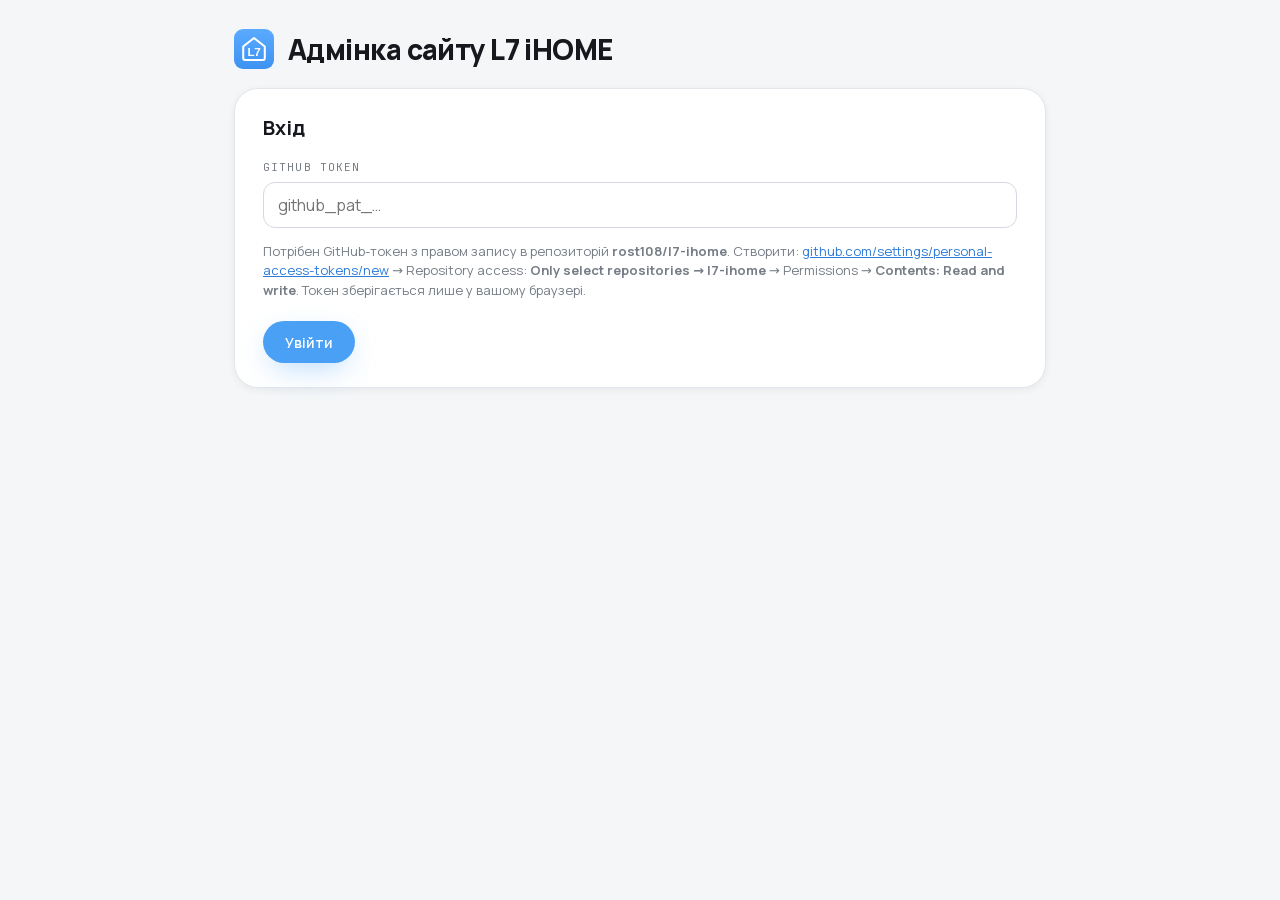
==== admin/index.html @ 7167a5b8 "Add admin panel: content.json-driven CMS editing via GitHub API Co-Authored-By: Claude Fable 5 <nore" ====
<!DOCTYPE html>
<html lang="uk">
<head>
  <meta charset="utf-8">
  <meta name="viewport" content="width=device-width, initial-scale=1">
  <title>L7 iHOME — Адмінка</title>
  <meta name="robots" content="noindex, nofollow">
  <link rel="icon" href="../assets/logo-mark.svg" type="image/svg+xml">
  <link rel="stylesheet" href="../styles.css">
  <style>
    body { background: var(--surface-sunken); padding-bottom: 120px; }
    .admin-wrap { max-width: 860px; margin: 0 auto; padding: 0 var(--gutter); }
    .admin-header { display: flex; align-items: center; gap: 14px; padding: 28px 0 18px; }
    .admin-header h1 { font-size: 28px; font-weight: var(--fw-extrabold); letter-spacing: var(--ls-tight); }
    .panel {
      background: var(--white); border: 1px solid var(--border-hairline);
      border-radius: var(--radius-xl); box-shadow: var(--shadow-sm);
      padding: 24px 28px; margin-bottom: 20px;
    }
    .panel h2 { font-size: 20px; font-weight: var(--fw-bold); margin-bottom: 16px; }
    .field { display: block; margin-bottom: 14px; }
    .field span { display: block; font-family: var(--font-mono); font-size: 11px; letter-spacing: 0.1em; text-transform: uppercase; color: var(--text-muted); margin-bottom: 6px; }
    .field input[type=text], .field input[type=password], .field textarea, .field select {
      width: 100%; font: inherit; color: var(--text-strong);
      padding: 10px 14px; border: 1px solid var(--border-default); border-radius: var(--radius-md);
      background: var(--white);
    }
    .field textarea { min-height: 72px; resize: vertical; }
    .field input:focus, .field textarea:focus, .field select:focus { outline: none; border-color: var(--azure-400); box-shadow: 0 0 0 3px var(--focus-ring); }
    .row2 { display: grid; grid-template-columns: 1fr 1fr; gap: 0 16px; }
    .row3 { display: grid; grid-template-columns: 1fr 1fr 1fr; gap: 0 16px; }
    .item {
      border: 1px solid var(--border-hairline); border-radius: var(--radius-lg);
      padding: 16px 18px 8px; margin-bottom: 14px; background: var(--surface-raised);
      position: relative;
    }
    .item .rm {
      position: absolute; top: 10px; right: 10px;
      border: none; background: none; cursor: pointer; color: var(--text-faint);
      font-size: 18px; line-height: 1; padding: 6px;
    }
    .item .rm:hover { color: var(--danger); }
    .mini-btn {
      display: inline-flex; align-items: center; gap: 6px; height: 36px; padding: 0 16px;
      border: 1px dashed var(--border-strong); border-radius: var(--radius-pill);
      background: none; cursor: pointer; font: inherit; font-size: 14px; color: var(--text-muted);
    }
    .mini-btn:hover { color: var(--text-strong); border-color: var(--text-strong); }
    .img-field { display: flex; align-items: center; gap: 14px; margin-bottom: 14px; }
    .img-field img { width: 96px; height: 64px; object-fit: cover; border-radius: var(--radius-md); border: 1px solid var(--border-hairline); background: var(--grey-100); }
    .img-field .meta { flex: 1; }
    .img-field .meta .path { font-family: var(--font-mono); font-size: 12px; color: var(--text-muted); word-break: break-all; }
    .savebar {
      position: fixed; left: 0; right: 0; bottom: 0; z-index: 50;
      background: rgba(255,255,255,0.92); backdrop-filter: blur(12px);
      border-top: 1px solid var(--border-hairline);
    }
    .savebar .inner { max-width: 860px; margin: 0 auto; padding: 14px var(--gutter); display: flex; align-items: center; gap: 16px; }
    #status { font-family: var(--font-mono); font-size: 13px; color: var(--text-muted); }
    #status.ok { color: var(--success); }
    #status.err { color: var(--danger); }
    .hint { font-size: 13px; color: var(--text-muted); line-height: 1.5; }
    .hint a { color: var(--azure-700); text-decoration: underline; }
    #app { display: none; }
  </style>
</head>
<body>
  <div class="admin-wrap">
    <div class="admin-header">
      <img src="../assets/logo-mark.svg" alt="" width="40" height="40">
      <h1>Адмінка сайту L7 iHOME</h1>
    </div>

    <!-- ===== AUTH ===== -->
    <div class="panel" id="authPanel">
      <h2>Вхід</h2>
      <label class="field"><span>GitHub token</span>
        <input type="password" id="token" placeholder="github_pat_…" autocomplete="off">
      </label>
      <p class="hint">
        Потрібен GitHub-токен з правом запису в репозиторій <b>rost108/l7-ihome</b>.
        Створити: <a href="https://github.com/settings/personal-access-tokens/new" target="_blank" rel="noopener">github.com/settings/personal-access-tokens/new</a>
        → Repository access: <b>Only select repositories → l7-ihome</b> → Permissions → <b>Contents: Read and write</b>.
        Токен зберігається лише у вашому браузері.
      </p>
      <button class="btn btn--primary btn--sm" id="loginBtn" style="margin-top:8px">Увійти</button>
    </div>

    <!-- ===== EDITOR ===== -->
    <div id="app">
      <div class="panel">
        <h2>Головний екран</h2>
        <label class="field"><span>Бейдж</span><input type="text" data-k="hero.badge"></label>
        <div class="row2">
          <label class="field"><span>Заголовок, рядок 1</span><input type="text" data-k="hero.title1"></label>
          <label class="field"><span>Заголовок, рядок 2 (блакитний)</span><input type="text" data-k="hero.title2"></label>
        </div>
        <label class="field"><span>Підзаголовок</span><textarea data-k="hero.lead"></textarea></label>
        <div class="row2">
          <label class="field"><span>Телефон</span><input type="text" data-k="hero.phone"></label>
          <label class="field"><span>Сайт</span><input type="text" data-k="hero.site"></label>
        </div>
        <div class="row2">
          <label class="field"><span>Код моделі на фото</span><input type="text" data-k="hero.imgCode"></label>
          <label class="field"><span>Тег на фото</span><input type="text" data-k="hero.imgTag"></label>
        </div>
        <div class="row2">
          <label class="field"><span>Виноска 1</span><input type="text" data-k="hero.callout1"></label>
          <label class="field"><span>Виноска 2</span><input type="text" data-k="hero.callout2"></label>
        </div>
        <div class="img-field">
          <img data-img-preview="hero.img" alt="">
          <div class="meta">
            <div class="path" data-img-path="hero.img"></div>
            <input type="file" accept="image/*" data-img-upload="hero.img">
          </div>
        </div>
      </div>

      <div class="panel">
        <h2>Модельний ряд</h2>
        <div class="row2">
          <label class="field"><span>Надзаголовок</span><input type="text" data-k="models.eyebrow"></label>
          <label class="field"><span>Заголовок</span><input type="text" data-k="models.title"></label>
        </div>
        <div id="modelsList"></div>
        <button class="mini-btn" id="addModel">+ Додати модель</button>
      </div>

      <div class="panel">
        <h2>Характеристики</h2>
        <div class="row2">
          <label class="field"><span>Надзаголовок</span><input type="text" data-k="spec.eyebrow"></label>
          <label class="field"><span>Назва моделі</span><input type="text" data-k="spec.title"></label>
        </div>
        <div class="row3">
          <label class="field"><span>Плитка 1 — підпис</span><input type="text" data-k="spec.stat1Label"></label>
          <label class="field"><span>Плитка 1 — значення</span><input type="text" data-k="spec.stat1Value"></label>
          <label class="field"><span>Плитка 1 — одиниця</span><input type="text" data-k="spec.stat1Unit"></label>
        </div>
        <div class="row2">
          <label class="field"><span>Плитка 2 — підпис</span><input type="text" data-k="spec.stat2Label"></label>
          <label class="field"><span>Плитка 2 — значення</span><input type="text" data-k="spec.stat2Value"></label>
        </div>
        <div class="row2">
          <label class="field"><span>Код моделі на фото</span><input type="text" data-k="spec.imgCode"></label>
          <label class="field"><span>Тег на фото</span><input type="text" data-k="spec.imgTag"></label>
        </div>
        <div class="row2">
          <label class="field"><span>Виноска 1</span><input type="text" data-k="spec.callout1"></label>
          <label class="field"><span>Виноска 2</span><input type="text" data-k="spec.callout2"></label>
        </div>
        <div class="img-field">
          <img data-img-preview="spec.img" alt="">
          <div class="meta">
            <div class="path" data-img-path="spec.img"></div>
            <input type="file" accept="image/*" data-img-upload="spec.img">
          </div>
        </div>
        <h2 style="margin-top:10px">Таблиця характеристик</h2>
        <div id="specRowsList"></div>
        <button class="mini-btn" id="addSpecRow">+ Додати рядок</button>
      </div>

      <div class="panel">
        <h2>Велике фото з цитатою</h2>
        <label class="field"><span>Надзаголовок</span><input type="text" data-k="statement.eyebrow"></label>
        <label class="field"><span>Текст</span><textarea data-k="statement.text"></textarea></label>
        <div class="img-field">
          <img data-img-preview="statement.img" alt="">
          <div class="meta">
            <div class="path" data-img-path="statement.img"></div>
            <input type="file" accept="image/*" data-img-upload="statement.img">
          </div>
        </div>
      </div>

      <div class="panel">
        <h2>Бізнес-вигода</h2>
        <div class="row2">
          <label class="field"><span>Надзаголовок</span><input type="text" data-k="business.eyebrow"></label>
          <label class="field"><span>Заголовок</span><input type="text" data-k="business.title"></label>
        </div>
        <div id="advList"></div>
        <button class="mini-btn" id="addAdv">+ Додати картку</button>
      </div>

      <div class="panel">
        <h2>Контакти</h2>
        <div class="row2">
          <label class="field"><span>Заголовок, частина 1</span><input type="text" data-k="contact.title1"></label>
          <label class="field"><span>Заголовок, частина 2 (блакитна)</span><input type="text" data-k="contact.title2"></label>
        </div>
        <div class="row2">
          <label class="field"><span>Телефон</span><input type="text" data-k="contact.phone"></label>
          <label class="field"><span>Сайт</span><input type="text" data-k="contact.site"></label>
        </div>
      </div>
    </div>
  </div>

  <div class="savebar" id="savebar" style="display:none">
    <div class="inner">
      <button class="btn btn--primary btn--sm" id="saveBtn">Опублікувати зміни</button>
      <span id="status"></span>
      <a href="../" target="_blank" rel="noopener" style="margin-left:auto; font-size:14px; color: var(--azure-700); text-decoration: underline;">Відкрити сайт ↗</a>
      <button class="mini-btn" id="logoutBtn" style="height:32px">Вийти</button>
    </div>
  </div>

<script>
(function () {
  var OWNER = "rost108", REPO = "l7-ihome", BRANCH = "main";
  var API = "https://api.github.com/repos/" + OWNER + "/" + REPO + "/contents/";
  var token = localStorage.getItem("l7_admin_token") || "";
  var content = null;
  var contentSha = null;

  var $ = function (s) { return document.querySelector(s); };
  var $$ = function (s) { return Array.prototype.slice.call(document.querySelectorAll(s)); };

  function setStatus(msg, cls) {
    var el = $("#status");
    el.textContent = msg || "";
    el.className = cls || "";
  }

  function headers() {
    return {
      "Authorization": "Bearer " + token,
      "Accept": "application/vnd.github+json",
      "X-GitHub-Api-Version": "2022-11-28"
    };
  }

  function b64encodeText(str) {
    return btoa(unescape(encodeURIComponent(str)));
  }
  function b64decodeText(b64) {
    return decodeURIComponent(escape(atob(b64.replace(/\n/g, ""))));
  }

  // ---- path helpers: "hero.badge" -> content.hero.badge ----
  function getPath(obj, path) {
    return path.split(".").reduce(function (o, k) { return o && o[k]; }, obj);
  }
  function setPath(obj, path, val) {
    var keys = path.split("."), last = keys.pop();
    var t = keys.reduce(function (o, k) { return o[k] = o[k] || {}; }, obj);
    t[last] = val;
  }

  // ---- render dynamic lists ----
  function modelItem(m, i) {
    return '<div class="item" data-i="' + i + '">' +
      '<button class="rm" title="Видалити" data-rm-model="' + i + '">×</button>' +
      '<div class="row3">' +
      '<label class="field"><span>Код</span><input type="text" data-mk="code" data-mi="' + i + '" value="' + escAttr(m.code) + '"></label>' +
      '<label class="field"><span>Тег (порожньо = без тега)</span><input type="text" data-mk="tag" data-mi="' + i + '" value="' + escAttr(m.tag) + '"></label>' +
      '<label class="field"><span>Назва</span><input type="text" data-mk="name" data-mi="' + i + '" value="' + escAttr(m.name) + '"></label>' +
      '</div>' +
      '<label class="field"><span>Опис (площа · гості)</span><input type="text" data-mk="meta" data-mi="' + i + '" value="' + escAttr(m.meta) + '"></label>' +
      '<div class="img-field">' +
      '<img src="../' + escAttr(m.img) + '" alt="">' +
      '<div class="meta"><div class="path">' + esc(m.img) + '</div>' +
      '<input type="file" accept="image/*" data-model-img="' + i + '"></div>' +
      '</div></div>';
  }
  function specRowItem(r, i) {
    return '<div class="item" data-i="' + i + '">' +
      '<button class="rm" title="Видалити" data-rm-row="' + i + '">×</button>' +
      '<div class="row3">' +
      '<label class="field"><span>Параметр</span><input type="text" data-rk="k" data-ri="' + i + '" value="' + escAttr(r.k) + '"></label>' +
      '<label class="field"><span>Значення</span><input type="text" data-rk="v" data-ri="' + i + '" value="' + escAttr(r.v) + '"></label>' +
      '<label class="field"><span>Одиниця</span><input type="text" data-rk="unit" data-ri="' + i + '" value="' + escAttr(r.unit) + '"></label>' +
      '</div></div>';
  }
  function advItem(b, i) {
    var icons = ["spark", "layers", "bolt", "building"];
    return '<div class="item" data-i="' + i + '">' +
      '<button class="rm" title="Видалити" data-rm-adv="' + i + '">×</button>' +
      '<div class="row2">' +
      '<label class="field"><span>Заголовок</span><input type="text" data-ak="title" data-ai="' + i + '" value="' + escAttr(b.title) + '"></label>' +
      '<label class="field"><span>Іконка</span><select data-ak="icon" data-ai="' + i + '">' +
      icons.map(function (ic) { return '<option value="' + ic + '"' + (b.icon === ic ? " selected" : "") + ">" + ic + "</option>"; }).join("") +
      '</select></label></div>' +
      '<label class="field"><span>Текст</span><textarea data-ak="text" data-ai="' + i + '">' + esc(b.text) + '</textarea></label>' +
      '</div>';
  }

  function esc(s) { return String(s == null ? "" : s).replace(/[&<>]/g, function (c) { return { "&": "&amp;", "<": "&lt;", ">": "&gt;" }[c]; }); }
  function escAttr(s) { return esc(s).replace(/"/g, "&quot;"); }

  function renderLists() {
    $("#modelsList").innerHTML = content.models.items.map(modelItem).join("");
    $("#specRowsList").innerHTML = content.spec.rows.map(specRowItem).join("");
    $("#advList").innerHTML = content.business.items.map(advItem).join("");
  }

  function renderForm() {
    $$("[data-k]").forEach(function (el) {
      var v = getPath(content, el.getAttribute("data-k"));
      el.value = v == null ? "" : v;
    });
    ["hero.img", "spec.img", "statement.img"].forEach(function (p) {
      var v = getPath(content, p);
      var prev = document.querySelector('[data-img-preview="' + p + '"]');
      var path = document.querySelector('[data-img-path="' + p + '"]');
      if (prev) prev.src = "../" + v;
      if (path) path.textContent = v;
    });
    renderLists();
  }

  // ---- collect form -> content ----
  function collect() {
    $$("[data-k]").forEach(function (el) {
      setPath(content, el.getAttribute("data-k"), el.value);
    });
    $$("[data-mk]").forEach(function (el) {
      content.models.items[+el.getAttribute("data-mi")][el.getAttribute("data-mk")] = el.value;
    });
    $$("[data-rk]").forEach(function (el) {
      content.spec.rows[+el.getAttribute("data-ri")][el.getAttribute("data-rk")] = el.value;
    });
    $$("[data-ak]").forEach(function (el) {
      content.business.items[+el.getAttribute("data-ai")][el.getAttribute("data-ak")] = el.value;
    });
  }

  // ---- GitHub API ----
  function ghGet(path) {
    return fetch(API + path + "?ref=" + BRANCH, { headers: headers() }).then(function (r) {
      if (!r.ok) throw new Error("GitHub: " + r.status);
      return r.json();
    });
  }
  function ghPut(path, base64data, sha, message) {
    var body = { message: message, content: base64data, branch: BRANCH };
    if (sha) body.sha = sha;
    return fetch(API + path, { method: "PUT", headers: headers(), body: JSON.stringify(body) })
      .then(function (r) {
        if (!r.ok) return r.json().then(function (j) { throw new Error("GitHub: " + r.status + " " + (j.message || "")); });
        return r.json();
      });
  }

  function loadContent() {
    setStatus("Завантаження…");
    return ghGet("content.json").then(function (j) {
      contentSha = j.sha;
      content = JSON.parse(b64decodeText(j.content));
      renderForm();
      setStatus("Готово до редагування", "ok");
    });
  }

  function save() {
    collect();
    setStatus("Публікація…");
    $("#saveBtn").disabled = true;
    var data = b64encodeText(JSON.stringify(content, null, 2) + "\n");
    ghPut("content.json", data, contentSha, "Оновлення контенту через адмінку")
      .then(function (j) {
        contentSha = j.content.sha;
        setStatus("Опубліковано ✓ Сайт оновиться за ~1 хвилину", "ok");
      })
      .catch(function (e) { setStatus("Помилка: " + e.message, "err"); })
      .then(function () { $("#saveBtn").disabled = false; });
  }

  // ---- image upload: write file to assets/, update path in content ----
  function uploadImage(file, done) {
    var name = "assets/" + Date.now() + "-" + file.name.toLowerCase().replace(/[^a-z0-9._-]+/g, "-");
    var reader = new FileReader();
    reader.onload = function () {
      var bytes = new Uint8Array(reader.result);
      var bin = "";
      for (var i = 0; i < bytes.length; i += 0x8000) {
        bin += String.fromCharCode.apply(null, bytes.subarray(i, i + 0x8000));
      }
      setStatus("Завантаження фото…");
      ghPut(name, btoa(bin), null, "Фото через адмінку: " + name)
        .then(function () { setStatus("Фото завантажено ✓ Натисніть «Опублікувати зміни»", "ok"); done(name); })
        .catch(function (e) { setStatus("Помилка фото: " + e.message, "err"); });
    };
    reader.readAsArrayBuffer(file);
  }

  // ---- events ----
  document.addEventListener("click", function (e) {
    var t = e.target;
    if (t.hasAttribute("data-rm-model")) { collect(); content.models.items.splice(+t.getAttribute("data-rm-model"), 1); renderLists(); }
    if (t.hasAttribute("data-rm-row")) { collect(); content.spec.rows.splice(+t.getAttribute("data-rm-row"), 1); renderLists(); }
    if (t.hasAttribute("data-rm-adv")) { collect(); content.business.items.splice(+t.getAttribute("data-rm-adv"), 1); renderLists(); }
  });
  document.addEventListener("change", function (e) {
    var t = e.target;
    if (t.hasAttribute("data-img-upload") && t.files[0]) {
      var key = t.getAttribute("data-img-upload");
      uploadImage(t.files[0], function (path) {
        setPath(content, key, path);
        renderForm();
      });
    }
    if (t.hasAttribute("data-model-img") && t.files[0]) {
      var i = +t.getAttribute("data-model-img");
      collect();
      uploadImage(t.files[0], function (path) {
        content.models.items[i].img = path;
        renderLists();
      });
    }
  });

  $("#addModel").addEventListener("click", function () {
    collect();
    content.models.items.push({ code: "L7-", tag: "", name: "Капсула ", meta: "", img: "assets/capsule-t8.jpg" });
    renderLists();
  });
  $("#addSpecRow").addEventListener("click", function () {
    collect();
    content.spec.rows.push({ k: "", v: "", unit: "" });
    renderLists();
  });
  $("#addAdv").addEventListener("click", function () {
    collect();
    content.business.items.push({ icon: "spark", title: "", text: "" });
    renderLists();
  });

  $("#saveBtn").addEventListener("click", save);
  $("#logoutBtn").addEventListener("click", function () {
    localStorage.removeItem("l7_admin_token");
    location.reload();
  });

  function start() {
    $("#authPanel").style.display = "none";
    $("#app").style.display = "block";
    $("#savebar").style.display = "block";
    loadContent().catch(function (e) {
      setStatus("Не вдалося завантажити: " + e.message, "err");
      $("#authPanel").style.display = "block";
      $("#app").style.display = "none";
      $("#savebar").style.display = "none";
      localStorage.removeItem("l7_admin_token");
    });
  }

  $("#loginBtn").addEventListener("click", function () {
    token = $("#token").value.trim();
    if (!token) return;
    localStorage.setItem("l7_admin_token", token);
    start();
  });
  $("#token").addEventListener("keydown", function (e) { if (e.key === "Enter") $("#loginBtn").click(); });

  if (token) start();
})();
</script>
</body>
</html>
---- styles.css ----
/* ============================================================
   L7 iHOME — marketing site stylesheet
   Implementation of the "L7 iHOME Design System" deck:
   studio monochrome palette + azure brand accent, Manrope
   display/UI, JetBrains Mono for specs & model codes,
   capsule radii, soft studio-float shadows.
   ============================================================ */

/* ============================================================
   FONTS (self-hosted, extracted from the design bundle)
   Manrope & JetBrains Mono are variable — one file per subset.
   ============================================================ */
@font-face { font-family: 'Manrope'; font-style: normal; font-weight: 200 800; font-display: swap; src: url("assets/fonts/manrope-cyrillic-ext.woff2") format('woff2'); unicode-range: U+0460-052F, U+1C80-1C8A, U+20B4, U+2DE0-2DFF, U+A640-A69F, U+FE2E-FE2F; }
@font-face { font-family: 'Manrope'; font-style: normal; font-weight: 200 800; font-display: swap; src: url("assets/fonts/manrope-cyrillic.woff2") format('woff2'); unicode-range: U+0301, U+0400-045F, U+0490-0491, U+04B0-04B1, U+2116; }
@font-face { font-family: 'Manrope'; font-style: normal; font-weight: 200 800; font-display: swap; src: url("assets/fonts/manrope-greek.woff2") format('woff2'); unicode-range: U+0370-0377, U+037A-037F, U+0384-038A, U+038C, U+038E-03A1, U+03A3-03FF; }
@font-face { font-family: 'Manrope'; font-style: normal; font-weight: 200 800; font-display: swap; src: url("assets/fonts/manrope-latin-ext.woff2") format('woff2'); unicode-range: U+0100-02BA, U+02BD-02C5, U+02C7-02CC, U+02CE-02D7, U+02DD-02FF, U+0304, U+0308, U+0329, U+1D00-1DBF, U+1E00-1E9F, U+1EF2-1EFF, U+2020, U+20A0-20AB, U+20AD-20C0, U+2113, U+2C60-2C7F, U+A720-A7FF; }
@font-face { font-family: 'Manrope'; font-style: normal; font-weight: 200 800; font-display: swap; src: url("assets/fonts/manrope-latin.woff2") format('woff2'); unicode-range: U+0000-00FF, U+0131, U+0152-0153, U+02BB-02BC, U+02C6, U+02DA, U+02DC, U+0304, U+0308, U+0329, U+2000-206F, U+20AC, U+2122, U+2191, U+2193, U+2212, U+2215, U+FEFF, U+FFFD; }

@font-face { font-family: 'JetBrains Mono'; font-style: normal; font-weight: 100 800; font-display: swap; src: url("assets/fonts/jbmono-cyrillic-ext.woff2") format('woff2'); unicode-range: U+0460-052F, U+1C80-1C8A, U+20B4, U+2DE0-2DFF, U+A640-A69F, U+FE2E-FE2F; }
@font-face { font-family: 'JetBrains Mono'; font-style: normal; font-weight: 100 800; font-display: swap; src: url("assets/fonts/jbmono-cyrillic.woff2") format('woff2'); unicode-range: U+0301, U+0400-045F, U+0490-0491, U+04B0-04B1, U+2116; }
@font-face { font-family: 'JetBrains Mono'; font-style: normal; font-weight: 100 800; font-display: swap; src: url("assets/fonts/jbmono-latin-ext.woff2") format('woff2'); unicode-range: U+0100-02BA, U+02BD-02C5, U+02C7-02CC, U+02CE-02D7, U+02DD-02FF, U+0304, U+0308, U+0329, U+1D00-1DBF, U+1E00-1E9F, U+1EF2-1EFF, U+2020, U+20A0-20AB, U+20AD-20C0, U+2113, U+2C60-2C7F, U+A720-A7FF; }
@font-face { font-family: 'JetBrains Mono'; font-style: normal; font-weight: 100 800; font-display: swap; src: url("assets/fonts/jbmono-latin.woff2") format('woff2'); unicode-range: U+0000-00FF, U+0131, U+0152-0153, U+02BB-02BC, U+02C6, U+02DA, U+02DC, U+0304, U+0308, U+0329, U+2000-206F, U+20AC, U+2122, U+2191, U+2193, U+2212, U+2215, U+FEFF, U+FFFD; }

/* ============================================================
   TOKENS — verbatim from the design system
   ============================================================ */
:root {
  /* Brand azure (the logo blue) */
  --azure-50:  #EAF3FE;
  --azure-100: #D2E6FD;
  --azure-200: #A9CFFB;
  --azure-300: #7FB6F8;
  --azure-400: #5BAAFF;
  --azure-500: #4AA0F5;
  --azure-600: #3D92F1;
  --azure-700: #2E7CD8;
  --azure-800: #2463AE;
  --azure-900: #1C2A44;

  /* Neutral / studio greys (cool) */
  --white:     #FFFFFF;
  --grey-25:   #FAFBFC;
  --grey-50:   #F4F6F8;
  --grey-100:  #ECEFF2;
  --grey-150:  #E2E6EB;
  --grey-200:  #D4D9DF;
  --grey-300:  #B9C0C8;
  --grey-400:  #9AA1AA;
  --grey-500:  #767D86;
  --grey-600:  #565C64;
  --grey-700:  #3A3E45;
  --grey-800:  #26292F;
  --grey-900:  #16181D;
  --grey-950:  #0E0F12;

  /* Smoked glass */
  --glass-tint:   rgba(22, 24, 29, 0.62);
  --glass-edge:   rgba(255, 255, 255, 0.22);

  /* Semantic aliases */
  --bg-studio:        linear-gradient(180deg, var(--grey-100) 0%, var(--grey-50) 52%, var(--white) 100%);
  --bg-page:          var(--white);
  --surface-card:     var(--white);
  --surface-sunken:   var(--grey-50);
  --surface-raised:   var(--grey-25);
  --surface-inverse:  var(--grey-900);
  --surface-glass:    var(--glass-tint);

  --text-strong:      var(--grey-900);
  --text-body:        var(--grey-700);
  --text-muted:       var(--grey-500);
  --text-faint:       var(--grey-400);
  --text-inverse:     var(--white);
  --text-brand:       var(--azure-600);

  --border-hairline:  var(--grey-150);
  --border-default:   var(--grey-200);
  --border-strong:    var(--grey-300);
  --border-ink:       var(--grey-900);

  --brand:            var(--azure-500);
  --brand-strong:     var(--azure-600);
  --brand-press:      var(--azure-700);
  --brand-tint:       var(--azure-50);
  --on-brand:         var(--white);

  --focus-ring:       rgba(74, 160, 245, 0.45);

  --success: #2E9E6B;
  --warning: #C98A1E;
  --danger:  #D2544A;

  /* Type */
  --font-sans:    'Manrope', -apple-system, 'Segoe UI', system-ui, sans-serif;
  --font-display: 'Manrope', -apple-system, 'Segoe UI', system-ui, sans-serif;
  --font-mono:    'JetBrains Mono', ui-monospace, 'SFMono-Regular', Menlo, monospace;

  --fw-regular:   400;
  --fw-medium:    500;
  --fw-semibold:  600;
  --fw-bold:      700;
  --fw-extrabold: 800;

  --fs-display:   72px;
  --fs-h1:        52px;
  --fs-h2:        40px;
  --fs-h3:        30px;
  --fs-h4:        24px;
  --fs-h5:        20px;
  --fs-body-lg:   18px;
  --fs-body:      16px;
  --fs-body-sm:   14px;
  --fs-caption:   13px;
  --fs-label:     12px;

  --lh-tight:     1.04;
  --lh-snug:      1.18;
  --lh-normal:    1.5;
  --lh-relaxed:   1.65;

  --ls-tight:     -0.02em;
  --ls-snug:      -0.01em;
  --ls-wide:      0.08em;
  --ls-wider:     0.16em;

  /* Spacing (8px grid) */
  --space-1:   4px;  --space-2:  8px;  --space-3:  12px; --space-4:  16px;
  --space-5:   20px; --space-6:  24px; --space-8:  32px; --space-10: 40px;
  --space-12:  48px; --space-16: 64px; --space-20: 80px; --space-24: 96px;
  --space-32:  128px;

  /* Radius (capsule geometry) */
  --radius-xs:   4px;
  --radius-sm:   8px;
  --radius-md:   12px;
  --radius-lg:   18px;
  --radius-xl:   24px;
  --radius-2xl:  32px;
  --radius-3xl:  44px;
  --radius-pill: 999px;

  /* Shadows (soft studio float) */
  --shadow-xs:  0 1px 2px rgba(22, 24, 29, 0.05);
  --shadow-sm:  0 2px 8px rgba(22, 24, 29, 0.06);
  --shadow-md:  0 8px 24px rgba(22, 24, 29, 0.08);
  --shadow-lg:  0 18px 48px rgba(22, 24, 29, 0.10);
  --shadow-xl:  0 32px 80px rgba(22, 24, 29, 0.14);
  --shadow-float: 0 40px 60px -28px rgba(22, 24, 29, 0.30);
  --shadow-ring:  inset 0 0 0 1px var(--border-hairline);
  --shadow-brand: 0 10px 30px -8px rgba(74, 160, 245, 0.45);

  --bw-hair: 1px;
  --bw-1:    1.5px;
  --bw-2:    2px;

  /* Motion */
  --ease-out:    cubic-bezier(0.22, 1, 0.36, 1);
  --ease-in-out: cubic-bezier(0.65, 0, 0.35, 1);
  --dur-fast:    140ms;
  --dur-base:    220ms;
  --dur-slow:    420ms;

  /* Layout */
  --container:      1200px;
  --container-wide: 1440px;
  --gutter:         24px;
}

/* ============================================================
   BASE
   ============================================================ */
*, *::before, *::after { box-sizing: border-box; }

html { scroll-behavior: smooth; }

body {
  margin: 0;
  font-family: var(--font-sans);
  font-size: var(--fs-body);
  line-height: var(--lh-normal);
  color: var(--text-body);
  background: var(--bg-page);
  -webkit-font-smoothing: antialiased;
  text-rendering: optimizeLegibility;
}

img { max-width: 100%; display: block; }
a { color: inherit; text-decoration: none; }

h1, h2, h3 { margin: 0; font-family: var(--font-display); color: var(--text-strong); }

.container { max-width: var(--container); margin: 0 auto; padding: 0 var(--gutter); }

:focus-visible { outline: none; box-shadow: 0 0 0 4px var(--focus-ring); border-radius: var(--radius-sm); }

/* ---- Type helpers ---- */
.eyebrow {
  font-family: var(--font-mono);
  font-weight: var(--fw-medium);
  font-size: var(--fs-label);
  letter-spacing: var(--ls-wider);
  text-transform: uppercase;
  color: var(--text-muted);
}
.on-ink .eyebrow, .eyebrow--inverse { color: rgba(255,255,255,0.62); }

.section-title {
  font-weight: var(--fw-extrabold);
  font-size: var(--fs-h1);
  line-height: var(--lh-tight);
  letter-spacing: var(--ls-tight);
  margin-top: var(--space-4);
}

.lead { font-size: var(--fs-body-lg); line-height: var(--lh-relaxed); color: var(--text-muted); }

/* ---- Wordmark ---- */
.wordmark { display: inline-flex; align-items: center; gap: 10px; line-height: 1; user-select: none; }
.wordmark img { width: 38px; height: 38px; }
.wordmark .word { font-weight: var(--fw-extrabold); font-size: 21px; letter-spacing: -0.01em; color: var(--azure-900); }
.wordmark.is-inverse .word { color: var(--white); }

/* ---- Buttons (pill) ---- */
.btn {
  display: inline-flex; align-items: center; justify-content: center; gap: 10px;
  height: 52px; padding: 0 28px;
  border: none; border-radius: var(--radius-pill); cursor: pointer;
  font-family: var(--font-sans); font-weight: var(--fw-semibold); font-size: var(--fs-body);
  transition: background var(--dur-base) var(--ease-out), transform var(--dur-fast) var(--ease-out), box-shadow var(--dur-base) var(--ease-out);
}
.btn--primary { background: var(--brand); color: var(--on-brand); box-shadow: var(--shadow-brand); }
.btn--primary:hover { background: var(--brand-strong); }
.btn--primary:active { background: var(--brand-press); transform: translateY(1px); }
.btn--ghost { border: var(--bw-1) solid var(--border-default); color: var(--text-strong); background: transparent; }
.btn--ghost:hover { border-color: var(--border-strong); background: var(--surface-sunken); }
.btn--ghost-light { border: var(--bw-1) solid rgba(255,255,255,0.4); color: var(--white); background: transparent; }
.btn--ghost-light:hover { border-color: rgba(255,255,255,0.7); background: rgba(255,255,255,0.06); }
.btn--sm { height: 42px; padding: 0 22px; font-size: var(--fs-body-sm); }

/* ---- Badges (pill) ---- */
.badge {
  display: inline-flex; align-items: center; height: 28px; padding: 0 12px;
  font-family: var(--font-mono); font-size: var(--fs-caption);
  letter-spacing: 0.04em; text-transform: uppercase;
  border-radius: var(--radius-pill); white-space: nowrap;
}
.badge--ink { background: var(--grey-900); color: var(--white); }
.badge--brand { background: var(--azure-50); color: var(--azure-700); }
.badge--outline { border: var(--bw-hair) solid var(--border-default); color: var(--text-strong); }

/* ---- Callout pill (azure annotation) ---- */
.callout {
  display: inline-flex; align-items: center; height: 34px; padding: 0 16px;
  font-family: var(--font-mono); font-size: var(--fs-caption); letter-spacing: 0.03em;
  color: var(--white); background: var(--azure-500);
  border-radius: var(--radius-pill); box-shadow: var(--shadow-brand); white-space: nowrap;
}

/* ---- Spec rows ---- */
.spec-row {
  display: flex; align-items: baseline; justify-content: space-between; gap: var(--space-5);
  padding: 13px 0; border-bottom: var(--bw-hair) solid var(--border-hairline);
}
.spec-row:last-child { border-bottom: none; }
.spec-row .k { font-family: var(--font-mono); font-size: var(--fs-body-sm); letter-spacing: 0.06em; text-transform: uppercase; color: var(--text-muted); }
.spec-row .v { font-family: var(--font-mono); font-size: var(--fs-body); font-weight: var(--fw-medium); color: var(--text-strong); font-variant-numeric: tabular-nums; text-align: right; }
.spec-row .v small { color: var(--text-muted); margin-left: 3px; font-size: 0.85em; }

/* ============================================================
   HEADER
   ============================================================ */
.site-header {
  position: sticky; top: 0; z-index: 100;
  background: rgba(255,255,255,0.85);
  backdrop-filter: blur(14px);
  -webkit-backdrop-filter: blur(14px);
  border-bottom: var(--bw-hair) solid var(--border-hairline);
}
.site-header .container { display: flex; align-items: center; gap: var(--space-8); height: 72px; }
.mainnav { display: flex; gap: var(--space-6); margin-left: auto; }
.mainnav a {
  font-weight: var(--fw-medium); font-size: var(--fs-body-sm); color: var(--text-muted);
  transition: color var(--dur-fast) var(--ease-out);
}
.mainnav a:hover { color: var(--text-strong); }
.nav-phone { font-family: var(--font-mono); font-size: var(--fs-body-sm); letter-spacing: 0.04em; color: var(--text-strong); }
.nav-toggle { display: none; background: none; border: none; cursor: pointer; color: var(--text-strong); padding: 8px; }
.nav-toggle svg { display: block; }

/* ============================================================
   HERO  (deck slide 01 — Title, studio backdrop)
   ============================================================ */
.hero { background: var(--bg-studio); overflow: hidden; }
.hero .container {
  display: grid; grid-template-columns: 1.05fr 1fr; gap: var(--space-12);
  align-items: center; padding-top: var(--space-20); padding-bottom: var(--space-20);
}
.hero h1 {
  font-weight: var(--fw-extrabold);
  font-size: clamp(44px, 6vw, var(--fs-display));
  line-height: var(--lh-tight); letter-spacing: var(--ls-tight);
  margin-top: var(--space-6);
}
.hero h1 .accent { color: var(--azure-500); }
.hero .lead { margin: var(--space-6) 0 0; max-width: 520px; }
.hero-cta { display: flex; flex-wrap: wrap; gap: var(--space-4); margin-top: var(--space-10); }
.hero-contacts {
  display: flex; gap: var(--space-5); align-items: center; margin-top: var(--space-12);
  font-family: var(--font-mono); font-size: var(--fs-body); letter-spacing: 0.04em; color: var(--text-body);
}
.hero-contacts .dot { color: var(--border-strong); }

.hero-visual { position: relative; padding: var(--space-6) 0; }
.hero-visual img { width: 100%; object-fit: contain; filter: drop-shadow(var(--shadow-float)); }
.hero-visual .badges { position: absolute; top: 0; left: 0; display: flex; gap: var(--space-2); }
.hero-visual .callout--glass { position: absolute; left: 4%; bottom: 6%; }
.hero-visual .callout--alloy { position: absolute; right: 0; top: 18%; }

/* ============================================================
   LINEUP  (deck slide 02 — Модельний ряд)
   ============================================================ */
.section-pad { padding: var(--space-24) 0; }

.lineup-grid { margin-top: var(--space-12); display: grid; grid-template-columns: repeat(3, 1fr); gap: var(--space-8); }
.model-card {
  border: var(--bw-hair) solid var(--border-hairline);
  border-radius: var(--radius-2xl); overflow: hidden;
  background: var(--surface-card); box-shadow: var(--shadow-sm);
  transition: box-shadow var(--dur-base) var(--ease-out), transform var(--dur-base) var(--ease-out);
}
.model-card:hover { box-shadow: var(--shadow-lg); transform: translateY(-4px); }
.model-figure {
  position: relative; background: var(--bg-studio); height: 260px;
  display: flex; align-items: center; justify-content: center; padding: var(--space-5);
}
.model-figure .badges { position: absolute; top: 16px; left: 16px; display: flex; gap: var(--space-2); }
.model-figure img { width: 100%; height: 100%; object-fit: contain; filter: drop-shadow(var(--shadow-float)); }
.model-body { padding: var(--space-5) var(--space-6) var(--space-6); }
.model-body .name { font-weight: var(--fw-bold); font-size: 22px; color: var(--text-strong); }
.model-body .meta { margin-top: 6px; font-family: var(--font-mono); font-size: 15px; color: var(--text-muted); }

/* ============================================================
   SPEC  (deck slide 03 — Характеристики T8)
   ============================================================ */
.spec-section { background: var(--surface-card); }
.spec-section .container { display: grid; grid-template-columns: 1.15fr 1fr; gap: var(--space-16); align-items: stretch; }
.spec-visual {
  position: relative; background: var(--bg-studio);
  border: var(--bw-hair) solid var(--border-hairline); border-radius: var(--radius-2xl);
  display: flex; align-items: center; justify-content: center; padding: var(--space-10);
  min-height: 460px;
}
.spec-visual .badges { position: absolute; top: 22px; left: 22px; display: flex; gap: var(--space-2); }
.spec-visual img { width: 100%; object-fit: contain; filter: drop-shadow(var(--shadow-float)); }
.spec-visual .callout--glass { position: absolute; left: 30px; bottom: 28px; }
.spec-visual .callout--alloy { position: absolute; right: 30px; top: 96px; }
.spec-facts h2 { font-weight: var(--fw-extrabold); font-size: 46px; letter-spacing: var(--ls-tight); line-height: var(--lh-tight); margin-top: var(--space-3); }
.stat-tiles { display: flex; gap: var(--space-4); margin: var(--space-5) 0 var(--space-2); }
.stat-tile {
  flex: 1; background: var(--surface-sunken);
  border: var(--bw-hair) solid var(--border-hairline); border-radius: var(--radius-xl);
  padding: var(--space-4) 18px;
}
.stat-tile .eyebrow { display: block; margin-bottom: 6px; }
.stat-tile .val { font-weight: var(--fw-extrabold); font-size: var(--fs-h3); letter-spacing: var(--ls-tight); color: var(--text-strong); }
.stat-tile .val small { font-size: 18px; color: var(--text-muted); font-weight: var(--fw-bold); }

/* ============================================================
   STATEMENT  (deck slide 04 — full-bleed photo, ink overlay)
   ============================================================ */
.statement { position: relative; min-height: 620px; display: flex; color: var(--white); overflow: hidden; }
.statement > img { position: absolute; inset: 0; width: 100%; height: 100%; object-fit: cover; }
.statement::after {
  content: ""; position: absolute; inset: 0;
  background: linear-gradient(180deg, rgba(14,15,18,0.30) 0%, rgba(14,15,18,0.20) 40%, rgba(14,15,18,0.82) 100%);
}
.statement .container {
  position: relative; z-index: 1; display: flex; flex-direction: column; justify-content: flex-end;
  padding-top: var(--space-24); padding-bottom: var(--space-20); width: 100%;
}
.statement h2 {
  font-weight: var(--fw-extrabold); font-size: clamp(34px, 4.5vw, 58px);
  line-height: 1.1; letter-spacing: var(--ls-tight); color: var(--white);
  margin-top: var(--space-5); max-width: 920px;
}

/* ============================================================
   BUSINESS  (deck slide 05 — Бізнес-вигода, sunken bg)
   ============================================================ */
.business { background: var(--surface-sunken); }
.adv-grid { margin-top: var(--space-10); display: grid; grid-template-columns: 1fr 1fr; gap: var(--space-6); }
.adv {
  background: var(--white); border: var(--bw-hair) solid var(--border-hairline);
  border-radius: var(--radius-2xl); box-shadow: var(--shadow-sm);
  padding: 28px 30px; display: flex; gap: var(--space-5); align-items: flex-start;
}
.adv .ic {
  width: 54px; height: 54px; flex: none; border-radius: var(--radius-lg);
  background: var(--brand-tint); color: var(--brand-strong);
  display: flex; align-items: center; justify-content: center;
}
.adv h3 { margin: 4px 0 8px; font-weight: var(--fw-bold); font-size: 21px; }
.adv p { margin: 0; font-size: 15.5px; line-height: 1.55; color: var(--text-muted); }

/* ============================================================
   CONTACT  (deck slide 06 — ink CTA)
   ============================================================ */
.contact { background: var(--grey-950); color: var(--white); }
.contact .container { padding-top: var(--space-24); padding-bottom: var(--space-24); }
.contact h2 {
  font-weight: var(--fw-extrabold); font-size: clamp(36px, 4.5vw, 58px);
  line-height: 1.08; letter-spacing: var(--ls-tight); color: var(--white);
  margin-top: var(--space-6); max-width: 1000px;
}
.contact h2 .accent { color: var(--azure-400); }
.contact-cta { display: flex; flex-wrap: wrap; gap: 18px; margin-top: var(--space-12); }
.contact-details { display: flex; flex-wrap: wrap; gap: 56px; align-items: baseline; margin-top: var(--space-20); font-family: var(--font-mono); letter-spacing: 0.04em; }
.contact-details .big { font-size: 26px; color: var(--white); margin-top: var(--space-2); }

/* ============================================================
   FOOTER
   ============================================================ */
.site-footer { background: var(--grey-950); color: var(--text-faint); border-top: var(--bw-hair) solid rgba(255,255,255,0.08); }
.site-footer .container {
  display: flex; flex-wrap: wrap; align-items: center; justify-content: space-between; gap: var(--space-4);
  padding-top: var(--space-8); padding-bottom: var(--space-8);
  font-family: var(--font-mono); font-size: var(--fs-caption); letter-spacing: 0.04em;
}

/* ============================================================
   RESPONSIVE
   ============================================================ */
@media (max-width: 1024px) {
  .hero .container { grid-template-columns: 1fr; }
  .hero-visual { order: -1; max-width: 560px; }
  .lineup-grid { grid-template-columns: 1fr 1fr; }
  .spec-section .container { grid-template-columns: 1fr; }
  .spec-visual { min-height: 380px; }
}

@media (max-width: 720px) {
  .section-title { font-size: 36px; }
  .section-pad { padding: var(--space-16) 0; }
  .lineup-grid, .adv-grid { grid-template-columns: 1fr; }
  .stat-tiles { flex-direction: column; }
  .contact-details { gap: var(--space-8); }
  .hero-contacts { flex-direction: column; align-items: flex-start; gap: var(--space-2); }
  .hero-contacts .dot { display: none; }

  .mainnav, .nav-phone { display: none; }
  .nav-toggle { display: block; margin-left: auto; }
  .site-header.open .mainnav {
    display: flex; flex-direction: column; gap: var(--space-4);
    position: absolute; top: 72px; left: 0; right: 0;
    background: var(--white); border-bottom: var(--bw-hair) solid var(--border-hairline);
    padding: var(--space-5) var(--gutter);
  }
}

@media (prefers-reduced-motion: reduce) {
  html { scroll-behavior: auto; }
  *, *::before, *::after { transition: none !important; }
}
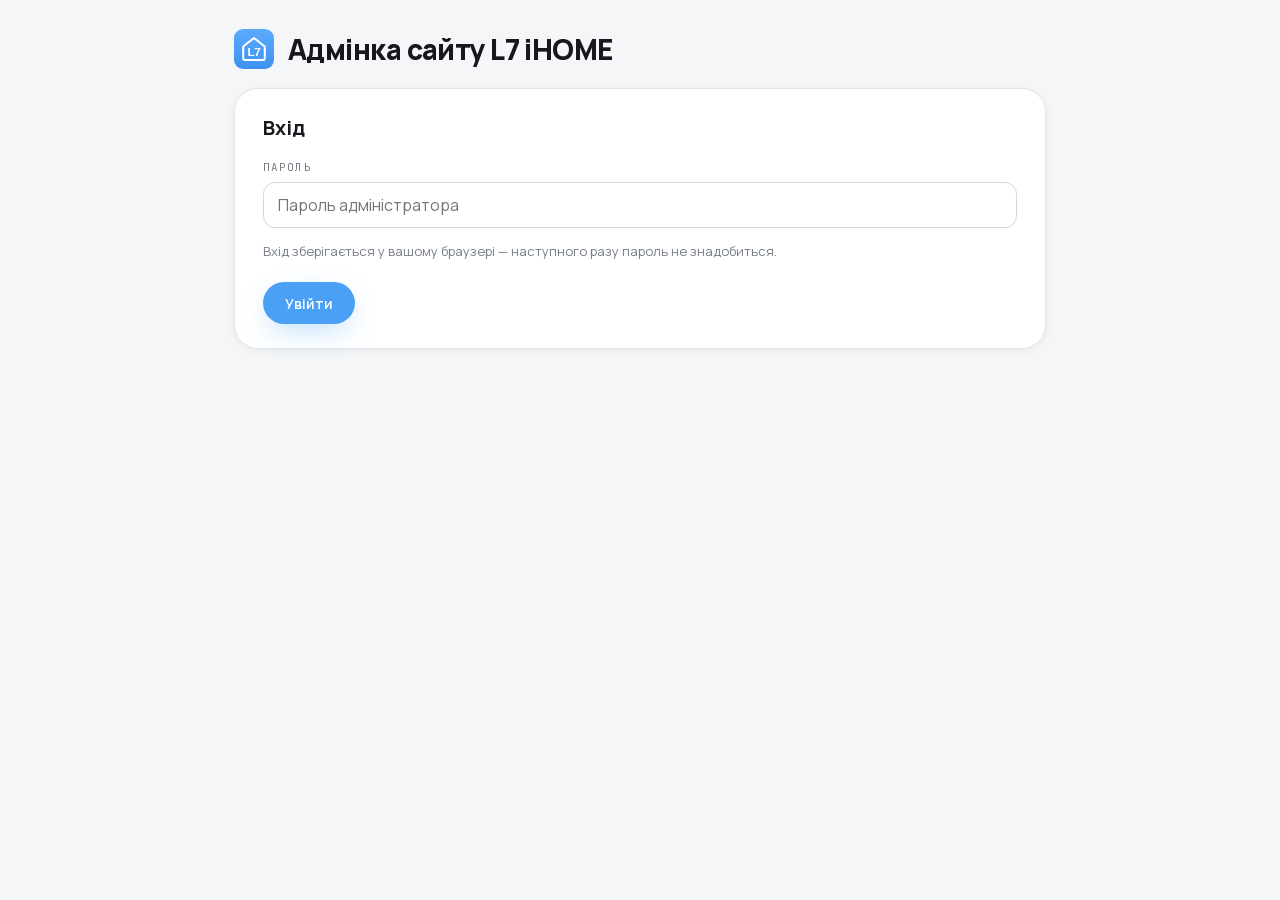
==== commit c6d2868c: "Admin: password login (token encrypted with AES-GCM, PBKDF2 key) Co-Authored-By: Claude Fable 5 <nor" ====
--- a/admin/index.html
+++ b/admin/index.html
@@ -74,15 +74,10 @@
     <!-- ===== AUTH ===== -->
     <div class="panel" id="authPanel">
       <h2>Вхід</h2>
-      <label class="field"><span>GitHub token</span>
-        <input type="password" id="token" placeholder="github_pat_…" autocomplete="off">
+      <label class="field"><span>Пароль</span>
+        <input type="password" id="token" placeholder="Пароль адміністратора" autocomplete="current-password">
       </label>
-      <p class="hint">
-        Потрібен GitHub-токен з правом запису в репозиторій <b>rost108/l7-ihome</b>.
-        Створити: <a href="https://github.com/settings/personal-access-tokens/new" target="_blank" rel="noopener">github.com/settings/personal-access-tokens/new</a>
-        → Repository access: <b>Only select repositories → l7-ihome</b> → Permissions → <b>Contents: Read and write</b>.
-        Токен зберігається лише у вашому браузері.
-      </p>
+      <p class="hint" id="authHint">Вхід зберігається у вашому браузері — наступного разу пароль не знадобиться.</p>
       <button class="btn btn--primary btn--sm" id="loginBtn" style="margin-top:8px">Увійти</button>
     </div>
 
@@ -448,11 +443,53 @@
     });
   }
 
+  // ---- password → token (AES-GCM blob, key derived via PBKDF2) ----
+  var ENC = {
+    salt: "sgGVM2OOScpTAR+LAUV6Bw==",
+    iv: "hi8DjeHqi35GuA+x",
+    ct: "hcrbj7zip3KCddt51s2AQJ2nMtQ4VKJfIYBc6OqNHzZFCaJmxBs8HOQTtdlfP1kbuEBNgBw2BYFPqaosWQqvakGCxrrPOUpSDolslLsmW8TP7bAaD0UafvhWbeZAuFSt4xoeaRasYel9s1UB8A==",
+    iterations: 600000
+  };
+  function b64bytes(b64) {
+    var bin = atob(b64), out = new Uint8Array(bin.length);
+    for (var i = 0; i < bin.length; i++) out[i] = bin.charCodeAt(i);
+    return out;
+  }
+  function decryptToken(password) {
+    var enc = new TextEncoder();
+    return crypto.subtle.importKey("raw", enc.encode(password), "PBKDF2", false, ["deriveKey"])
+      .then(function (keyMat) {
+        return crypto.subtle.deriveKey(
+          { name: "PBKDF2", salt: b64bytes(ENC.salt), iterations: ENC.iterations, hash: "SHA-256" },
+          keyMat, { name: "AES-GCM", length: 256 }, false, ["decrypt"]);
+      })
+      .then(function (key) {
+        return crypto.subtle.decrypt({ name: "AES-GCM", iv: b64bytes(ENC.iv) }, key, b64bytes(ENC.ct));
+      })
+      .then(function (buf) { return new TextDecoder().decode(buf); });
+  }
+
   $("#loginBtn").addEventListener("click", function () {
-    token = $("#token").value.trim();
-    if (!token) return;
-    localStorage.setItem("l7_admin_token", token);
-    start();
+    var input = $("#token").value.trim();
+    if (!input) return;
+    // a pasted GitHub token still works as a fallback
+    if (/^(github_pat_|ghp_)/.test(input)) {
+      token = input;
+      localStorage.setItem("l7_admin_token", token);
+      start();
+      return;
+    }
+    var hint = $("#authHint");
+    hint.textContent = "Перевірка пароля…";
+    $("#loginBtn").disabled = true;
+    decryptToken(input).then(function (t) {
+      token = t;
+      localStorage.setItem("l7_admin_token", token);
+      hint.textContent = "Вхід зберігається у вашому браузері — наступного разу пароль не знадобиться.";
+      start();
+    }).catch(function () {
+      hint.textContent = "Невірний пароль. Спробуйте ще раз.";
+    }).then(function () { $("#loginBtn").disabled = false; });
   });
   $("#token").addEventListener("keydown", function (e) { if (e.key === "Enter") $("#loginBtn").click(); });
 
